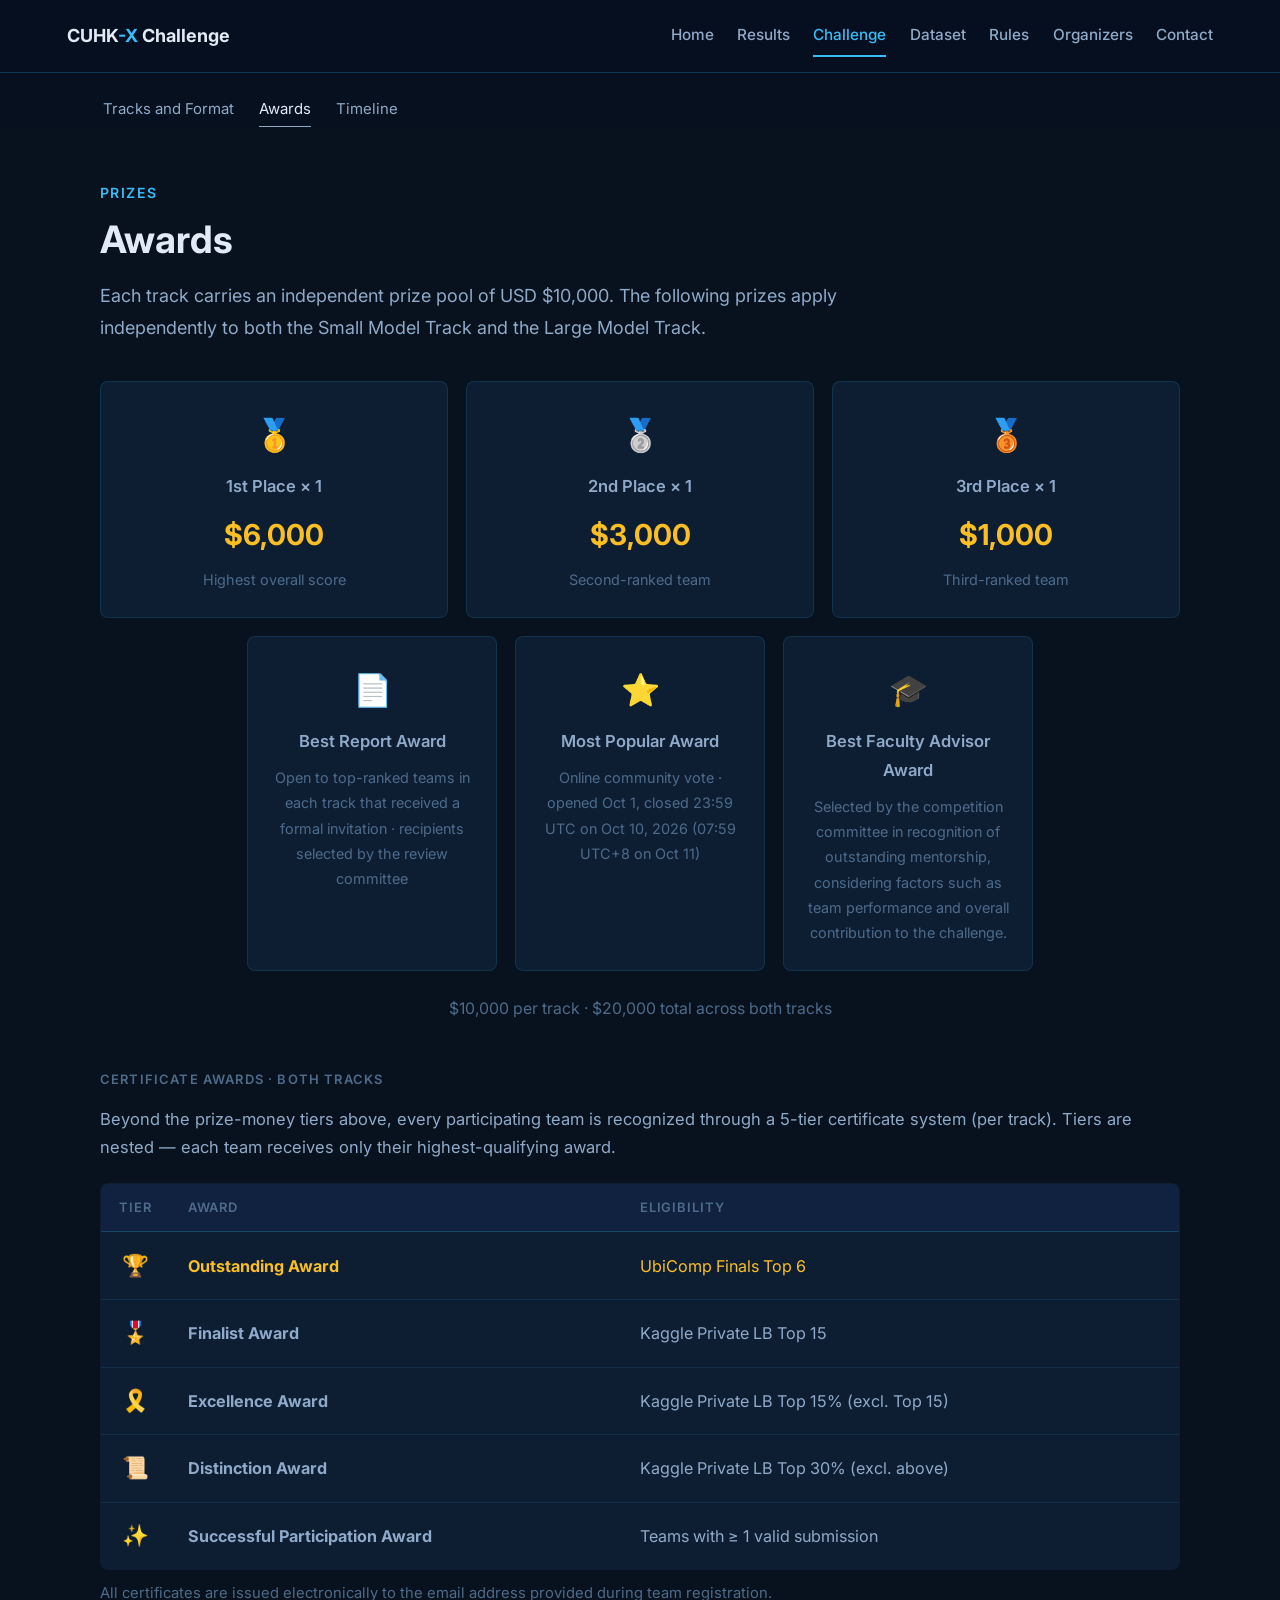
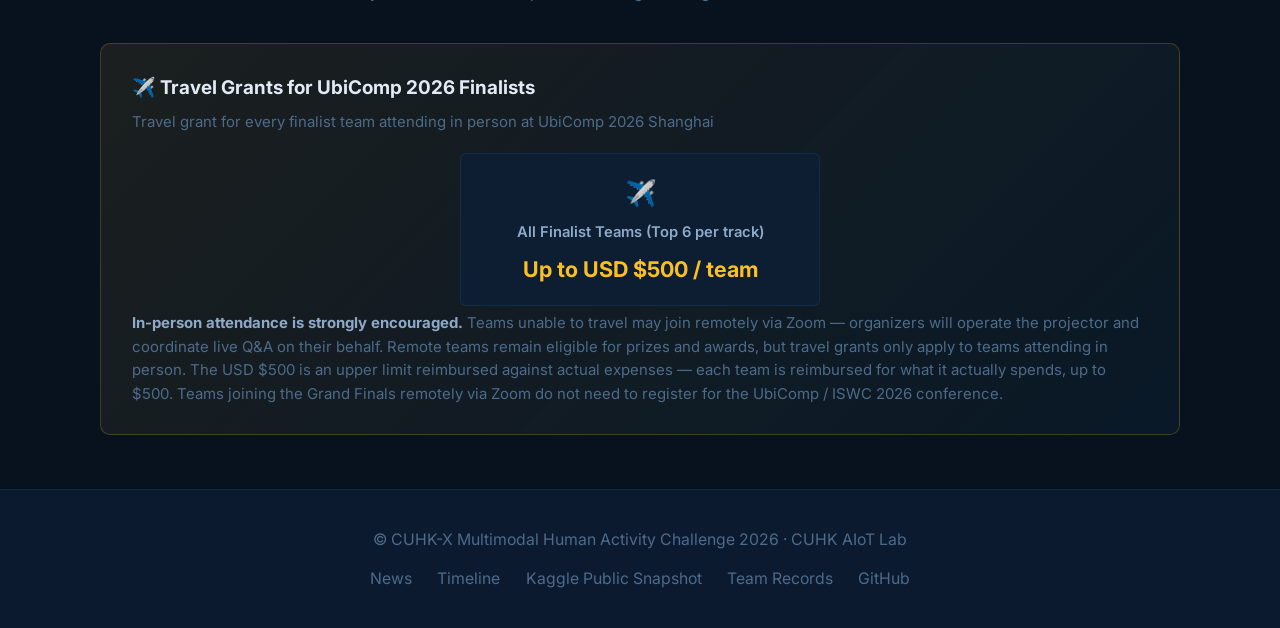
==== awards.html @ 41eeaddc "Add winner affiliations and split challenge site into pages" ====
<!DOCTYPE html>
<html lang="en">
<head>
<meta charset="UTF-8"/>
<meta name="viewport" content="width=device-width, initial-scale=1.0"/>
<title>Awards · CUHK-X Challenge</title>
<meta name="description" content="Awards for the CUHK-X Multimodal Human Activity Challenge at UbiComp 2026 in Shanghai."/>
<link rel="canonical" href="https://openaiotlab.github.io/CUHK-X-Challenge/awards.html"/>
<meta property="og:type" content="website"/>
<meta property="og:title" content="Awards · CUHK-X Challenge"/>
<meta property="og:description" content="Awards for the CUHK-X Multimodal Human Activity Challenge at UbiComp 2026 in Shanghai."/>
<meta property="og:url" content="https://openaiotlab.github.io/CUHK-X-Challenge/awards.html"/>
<meta property="og:image" content="https://openaiotlab.github.io/CUHK-X-Challenge/assets/banner.png"/>
<meta property="og:image:alt" content="CUHK-X Multimodal Human Activity Challenge"/>
<meta name="twitter:card" content="summary_large_image"/>
<link rel="preconnect" href="https://fonts.googleapis.com"/>
<link rel="preconnect" href="https://fonts.gstatic.com" crossorigin/>
<link href="https://fonts.googleapis.com/css2?family=Inter:wght@300;400;500;600;700&display=swap" rel="stylesheet"/>
<link rel="stylesheet" href="assets/site.css"/>
<script src="assets/site.js" defer></script>
</head>
<body>
<a class="skip-link" href="#main-content">Skip to content</a>
<header class="site-header">
  <nav class="site-nav" aria-label="Main navigation">
    <a href="index.html" class="nav-logo">CUHK<span>-X</span> Challenge</a>
    <button type="button" class="nav-toggle" aria-controls="site-menu" aria-expanded="false" hidden>Menu</button>
    <ul class="nav-links" id="site-menu">
        <li><a href="index.html">Home</a></li>
        <li><a href="results.html">Results</a></li>
        <li><a href="competition.html" class="active">Challenge</a></li>
        <li><a href="dataset.html">Dataset</a></li>
        <li><a href="rules.html">Rules</a></li>
        <li><a href="organizers.html">Organizers</a></li>
        <li><a href="contact.html">Contact</a></li>
    </ul>
  </nav>
</header>
<nav class="page-nav" aria-label="Challenge pages">
  <a href="competition.html">Tracks and Format</a>
  <a href="awards.html" aria-current="page">Awards</a>
  <a href="timeline.html">Timeline</a>
</nav>
<main id="main-content" tabindex="-1">
<section id="awards">
  <div class="inner">
    <span class="section-tag">Prizes</span>
    <h1 class="section-title">Awards</h1>
    <p class="section-desc">Each track carries an independent prize pool of USD $10,000. The following prizes apply independently to both the Small Model Track and the Large Model Track.</p>
    <div class="awards-top">
      <div class="award-card">
        <span class="award-medal">🥇</span>
        <div class="award-place">1st Place × 1</div>
        <div class="award-amount">$6,000</div>
        <div class="award-note">Highest overall score</div>
      </div>
      <div class="award-card">
        <span class="award-medal">🥈</span>
        <div class="award-place">2nd Place × 1</div>
        <div class="award-amount">$3,000</div>
        <div class="award-note">Second-ranked team</div>
      </div>
      <div class="award-card">
        <span class="award-medal">🥉</span>
        <div class="award-place">3rd Place × 1</div>
        <div class="award-amount">$1,000</div>
        <div class="award-note">Third-ranked team</div>
      </div>
    </div>
    <div class="awards-bottom">
      <div class="award-card">
        <span class="award-medal">📄</span>
        <div class="award-place">Best Report Award</div>
        <div class="award-note">Open to top-ranked teams in each track that received a formal invitation · recipients selected by the review committee</div>
      </div>
      <div class="award-card">
        <span class="award-medal">⭐</span>
        <div class="award-place">Most Popular Award</div>
        <div class="award-note">Online community vote · opened Oct 1, closed 23:59 UTC on Oct 10, 2026 (07:59 UTC+8 on Oct 11)</div>
      </div>
      <div class="award-card">
        <span class="award-medal">🎓</span>
        <div class="award-place">Best Faculty Advisor Award</div>
        <div class="award-note">Selected by the competition committee in recognition of outstanding mentorship, considering factors such as team performance and overall contribution to the challenge.</div>
      </div>
    </div>
    <p class="per-track">$10,000 per track · $20,000 total across both tracks</p>

    <!-- 5-tier award certificates -->
    <p style="font-size:0.72rem;font-weight:600;text-transform:uppercase;letter-spacing:0.09em;color:var(--text-muted);margin-top:2.5rem;margin-bottom:0.8rem;">Certificate Awards · Both Tracks</p>
    <p style="font-size:0.92rem;color:var(--text-secondary);margin-bottom:1.2rem;line-height:1.7;">Beyond the prize-money tiers above, every participating team is recognized through a 5-tier certificate system (per track). Tiers are nested — each team receives only their highest-qualifying award.</p>

    <table class="tier-table">
      <thead>
        <tr>
          <th>Tier</th>
          <th>Award</th>
          <th>Eligibility</th>
        </tr>
      </thead>
      <tbody>
        <tr class="tier-1">
          <td>🏆</td>
          <td><strong>Outstanding Award</strong></td>
          <td>UbiComp Finals Top 6</td>
        </tr>
        <tr class="tier-2">
          <td>🎖️</td>
          <td><strong>Finalist Award</strong></td>
          <td>Kaggle Private LB Top 15</td>
        </tr>
        <tr class="tier-3">
          <td>🎗️</td>
          <td><strong>Excellence Award</strong></td>
          <td>Kaggle Private LB Top 15% (excl. Top 15)</td>
        </tr>
        <tr class="tier-4">
          <td>📜</td>
          <td><strong>Distinction Award</strong></td>
          <td>Kaggle Private LB Top 30% (excl. above)</td>
        </tr>
        <tr class="tier-5">
          <td>✨</td>
          <td><strong>Successful Participation Award</strong></td>
          <td>Teams with ≥ 1 valid submission</td>
        </tr>
      </tbody>
    </table>
    <p style="font-size:0.82rem;color:var(--text-muted);margin-top:0.6rem;">All certificates are issued electronically to the email address provided during team registration.</p>

    <div class="travel-grants">
      <h3>✈️ Travel Grants for UbiComp 2026 Finalists</h3>
      <p class="travel-sub">Travel grant for every finalist team attending in person at UbiComp 2026 Shanghai</p>
      <div class="travel-list" style="grid-template-columns: 1fr; max-width: 360px; margin: 0 auto;">
        <div class="travel-item">
          <span class="travel-medal">✈️</span>
          <div class="travel-place">All Finalist Teams (Top 6 per track)</div>
          <div class="travel-amount">Up to USD $500 / team</div>
        </div>
      </div>
      <p class="travel-note"><strong style="color:var(--text-secondary)">In-person attendance is strongly encouraged.</strong> Teams unable to travel may join remotely via Zoom — organizers will operate the projector and coordinate live Q&amp;A on their behalf. Remote teams remain eligible for prizes and awards, but travel grants only apply to teams attending in person. The USD $500 is an upper limit reimbursed against actual expenses — each team is reimbursed for what it actually spends, up to $500. Teams joining the Grand Finals remotely via Zoom do not need to register for the UbiComp / ISWC 2026 conference.</p>
    </div>
  </div>
</section>
</main>
<footer>
  <p>© CUHK-X Multimodal Human Activity Challenge 2026 · CUHK AIoT Lab</p>
  <p class="footer-links">
    <a href="news.html">News</a>
    <a href="timeline.html">Timeline</a>
    <a href="leaderboard.html">Kaggle Public Snapshot</a>
    <a href="registration.html">Team Records</a>
    <a href="https://github.com/openaiotlab/CUHK-X-Challenge">GitHub</a>
  </p>
</footer>
</body>
</html>
---- assets/site.css ----
:root {
    --navy: #06101f;
    --navy2: #0c1a30;
    --navy3: #112240;
    --navy4: #1a3050;
    --navy5: #223d63;
    --cyan: #38bdf8;
    --accent-primary: var(--cyan);  /* alias for Rule links (LICENSE / IP clauses) — matches site accent */
    --cyan-dim: rgba(56,189,248,0.13);
    --teal: #2dd4bf;
    --teal-dim: rgba(45,212,191,0.11);
    --amber: #fbbf24;
    --red: #f87171;
    --text-primary: #e2eaf5;
    --text-secondary: #8faac8;
    --text-muted: #4d6b8a;
    --border: rgba(56,189,248,0.1);
    --border2: rgba(56,189,248,0.22);
    --section-alt: #08121f;
    --card-bg: #0d1e33;
    --card-border: rgba(56,189,248,0.13);
  }
  *, *::before, *::after { box-sizing: border-box; margin: 0; padding: 0; }
  html { scroll-behavior: smooth; font-size: 18px; }
  body {
    background: var(--navy);
    color: var(--text-primary);
    font-family: 'Inter', -apple-system, BlinkMacSystemFont, 'Segoe UI', sans-serif;
    font-size: 1rem;
    line-height: 1.75;
    -webkit-font-smoothing: antialiased;
    min-height: 100vh;
    display: flex;
    flex-direction: column;
  }
  a { color: var(--cyan); text-decoration: none; }
  a:hover { opacity: 0.8; }
  [hidden] { display: none !important; }
  main { flex: 1; }
  a:focus-visible, button:focus-visible {
    outline: 2px solid var(--cyan);
    outline-offset: 4px;
  }
  .skip-link {
    position: fixed;
    top: 0.5rem;
    left: 0.5rem;
    z-index: 200;
    padding: 0.5rem 1rem;
    background: var(--navy3);
    transform: translateY(-150%);
  }
  .skip-link:focus { transform: translateY(0); }
  .site-header {
    position: sticky;
    top: 0;
    z-index: 100;
    background: rgba(6, 16, 31, 0.97);
    border-bottom: 1px solid var(--border2);
    backdrop-filter: blur(12px);
  }
  .site-nav {
    max-width: 1200px;
    min-height: 72px;
    margin: 0 auto;
    padding: 0.75rem 1.5rem;
    display: flex;
    align-items: center;
    justify-content: space-between;
    gap: 1.5rem;
  }
  .nav-logo {
    color: var(--text-primary);
    font-size: 1rem;
    font-weight: 700;
    white-space: nowrap;
  }
  .nav-logo span { color: var(--cyan); }
  .nav-links {
    display: flex;
    align-items: center;
    gap: 1.3rem;
    list-style: none;
  }
  .nav-links a {
    display: block;
    color: var(--text-secondary);
    font-size: 0.85rem;
    font-weight: 500;
    padding: 0.35rem 0;
    border-bottom: 2px solid transparent;
  }
  .nav-links a.active {
    color: var(--cyan);
    border-bottom-color: var(--cyan);
  }
  .nav-toggle {
    display: none;
    background: transparent;
    border: 1px solid var(--border2);
    border-radius: 4px;
    color: var(--text-primary);
    padding: 0.4rem 0.8rem;
    font: inherit;
    font-size: 0.85rem;
    cursor: pointer;
  }
  .page-nav {
    width: 100%;
    max-width: 1128px;
    margin: 0 auto;
    padding: 1rem 1.5rem 0;
    display: flex;
    flex-wrap: wrap;
    gap: 0.5rem 1.4rem;
  }
  .page-nav a {
    font-size: 0.83rem;
    color: var(--text-secondary);
    padding: 0.25rem 0;
    border-bottom: 1px solid transparent;
  }
  .page-nav a[aria-current="page"] {
    color: var(--text-primary);
    border-bottom-color: var(--text-secondary);
  }
  .footer-links {
    display: flex;
    flex-wrap: wrap;
    justify-content: center;
    gap: 0.5rem 1.4rem;
    margin-top: 0.6rem;
  }
  @media (max-width: 1000px) {
    .site-nav { flex-wrap: wrap; gap: 0.5rem; }
    .nav-toggle { display: block; }
    .nav-links {
      width: 100%;
      flex-wrap: wrap;
      gap: 0.25rem 1.5rem;
    }
    .site-nav.menu-ready .nav-links { display: none; }
    .site-nav.menu-open .nav-links { display: flex; }
    .nav-links a { padding: 0.6rem 0; }
  }
  @media (prefers-reduced-motion: reduce) {
    html { scroll-behavior: auto; }
    *, *::before, *::after { transition: none !important; }
  }

  section { padding: 3rem 1.5rem; scroll-margin-top: 5rem; }
  .inner { max-width: 1080px; margin: 0 auto; }
  .section-tag { font-size: 0.78rem; font-weight: 600; letter-spacing: 0.1em; text-transform: uppercase; color: var(--cyan); margin-bottom: 0.6rem; display: block; }
  .section-title { font-size: 2.1rem; font-weight: 700; line-height: 1.2; margin-bottom: 1rem; }
  .section-desc { color: var(--text-secondary); max-width: 800px; font-size: 1rem; line-height: 1.8; }
  #overview .section-desc, #dataset .section-desc { max-width: none; }

  /* Grand Finals photo gallery */
  #results { background: var(--section-alt); }
  .results-track { margin-top: 2rem; }
  .results-track h2 { margin-bottom: 0.85rem; font-size: 1.25rem; }
  .results-podium { display: grid; grid-template-columns: repeat(3, minmax(0, 1fr)); gap: 1rem; }
  .results-podium figure { border: 1px solid var(--border2); border-radius: 8px; background: var(--card-bg); }
  .results-podium a { display: block; }
  .results-podium img { display: block; width: 100%; height: auto; border-radius: 7px 7px 0 0; }
  .results-podium figcaption { padding: 0.8rem 1rem 1rem; line-height: 1.45; }
  .results-podium strong { display: block; font-size: 1.1rem; }
  .winner-members {
    list-style: none;
    margin-top: 0.9rem;
    padding-top: 0.8rem;
    border-top: 1px solid var(--border2);
  }
  .winner-members li + li { margin-top: 0.85rem; }
  .member-name, .member-affiliation { display: block; }
  .member-name { font-size: 0.87rem; color: var(--text-primary); }
  .member-affiliation {
    margin-top: 0.2rem;
    font-size: 0.79rem;
    line-height: 1.5;
    color: var(--text-secondary);
  }
  .result-place { font-size: 0.8rem; font-weight: 600; }
  .result-place.gold { color: var(--amber); }
  .result-place.silver { color: #c7d3e1; }
  .result-place.bronze { color: #edb289; }
  @media (max-width: 650px) {
    .results-podium { grid-template-columns: 1fr; }
  }

  /* HERO */
  #hero { padding-top: 3.5rem; padding-bottom: 3rem; text-align: center; }
  .hero-badge { display: inline-block; font-size: 0.82rem; font-weight: 600; letter-spacing: 0.1em; text-transform: uppercase; background: var(--cyan-dim); border: 1px solid var(--border2); padding: 0.4rem 1.1rem; border-radius: 20px; color: var(--cyan); margin-bottom: 1.5rem; }
  #hero h1 { font-size: clamp(2.2rem, 4.5vw, 3.4rem); font-weight: 700; line-height: 1.15; color: var(--text-primary); margin-bottom: 1rem; letter-spacing: -0.02em; }
  #hero h1 span { color: var(--cyan); }
  #hero .lead { font-size: 1.1rem; color: var(--text-secondary); max-width: 660px; margin: 0 auto 2.5rem; line-height: 1.8; }
  .hero-btns { display: flex; gap: 0.75rem; justify-content: center; flex-wrap: wrap; }
  .btn-p { background: var(--cyan); color: #06101f; font-weight: 600; font-size: 0.95rem; padding: 0.75rem 1.8rem; border-radius: 5px; transition: opacity 0.15s; }
  .btn-p:hover { opacity: 0.85; }
  .btn-o { border: 1px solid var(--border2); color: var(--text-secondary); font-size: 0.95rem; padding: 0.75rem 1.8rem; border-radius: 5px; transition: all 0.15s; font-weight: 500; }
  .btn-o:hover { border-color: var(--cyan); color: var(--cyan); }
  /* Hero dropdowns (Kaggle tracks / dataset mirrors) */
  .hero-dd { position: relative; display: inline-flex; }
  .hero-dd-toggle { cursor: pointer; font-family: inherit; display: inline-flex; align-items: center; gap: 0.45rem; }
  .btn-p.hero-dd-toggle { border: none; }
  .btn-o.hero-dd-toggle { background: transparent; }
  .hero-dd-toggle .caret { font-size: 0.65em; line-height: 1; transition: transform 0.18s; }
  .hero-dd.open .hero-dd-toggle .caret { transform: rotate(180deg); }
  .hero-dd-menu { position: absolute; top: calc(100% + 0.55rem); left: 50%; transform: translateX(-50%) translateY(-6px); min-width: 250px; max-width: calc(100vw - 2rem); background: var(--card-bg); border: 1px solid var(--border2); border-radius: 10px; padding: 0.4rem; box-shadow: 0 18px 44px rgba(0,0,0,0.5); display: flex; flex-direction: column; gap: 0.15rem; z-index: 60; max-height: min(72vh, 440px); overflow-y: auto; opacity: 0; visibility: hidden; pointer-events: none; transition: opacity 0.15s, transform 0.15s; text-align: left; }
  .hero-dd.open .hero-dd-menu { opacity: 1; visibility: visible; pointer-events: auto; transform: translateX(-50%) translateY(0); }
  .hero-dd-menu a { display: flex; flex-direction: column; gap: 0.12rem; padding: 0.6rem 0.85rem; border-radius: 6px; color: var(--text-primary); font-weight: 600; font-size: 0.92rem; transition: background 0.12s, color 0.12s; }
  .hero-dd-menu a:hover { background: var(--cyan-dim); color: var(--cyan); }
  .hero-dd-menu .dd-sub { font-size: 0.72rem; font-weight: 500; color: var(--text-muted); letter-spacing: 0.01em; }
  .hero-dd-menu a:hover .dd-sub { color: var(--cyan); }
  .hero-dd-menu .dd-section { font-size: 0.66rem; font-weight: 700; text-transform: uppercase; letter-spacing: 0.09em; color: var(--text-muted); padding: 0.55rem 0.85rem 0.3rem; }
  .hero-dd-menu .dd-section ~ .dd-section { border-top: 1px solid var(--border); margin-top: 0.25rem; }
  .hero-stats { display: grid; grid-template-columns: repeat(4,1fr); gap: 0; margin-top: 4rem; border: 1px solid var(--border); border-radius: 8px; overflow: hidden; }
  .hero-stat { background: var(--card-bg); padding: 1.4rem 0.5rem; text-align: center; border-right: 1px solid var(--border); }
  .hero-stat:last-child { border-right: none; }
  .hero-stat .val { font-size: 1.75rem; font-weight: 700; color: var(--cyan); line-height: 1; }
  .hero-stat .lbl { font-size: 0.78rem; color: var(--text-muted); margin-top: 0.4rem; line-height: 1.4; }

  /* NEWS */
  #news { background: var(--section-alt); }
  .news-list { margin-top: 2rem; }
  .news-item { display: flex; gap: 2rem; padding: 1rem 0; border-bottom: 1px solid var(--border); align-items: flex-start; }
  .news-item:last-child { border-bottom: none; }
  .news-date { font-size: 0.8rem; color: var(--text-muted); min-width: 85px; padding-top: 0.15rem; font-weight: 500; }
  .news-tag { font-size: 0.72rem; font-weight: 600; text-transform: uppercase; letter-spacing: 0.07em; background: var(--cyan-dim); color: var(--cyan); padding: 0.15rem 0.6rem; border-radius: 3px; margin-right: 0.6rem; }
  .news-tag.green { background: var(--teal-dim); color: var(--teal); }
  .news-text { font-size: 0.95rem; color: var(--text-secondary); line-height: 1.65; }

  /* OVERVIEW & DATASET */
  #overview { background: var(--navy); }
  #dataset { background: var(--navy); }
  .ov-cols { display: grid; grid-template-columns: 1fr 1fr; gap: 2rem; margin-top: 2rem; }
  .no-rgb-callout { background: linear-gradient(135deg, rgba(248,113,113,0.09), rgba(56,189,248,0.05)); border: 1px solid rgba(248,113,113,0.28); border-radius: 8px; padding: 1.3rem 1.6rem; margin-top: 1.8rem; margin-bottom: 0.5rem; }
  .callout-head { display: flex; align-items: center; gap: 0.65rem; margin-bottom: 0.6rem; }
  .callout-icon { font-size: 1.4rem; color: var(--red); font-weight: 700; line-height: 1; }
  .callout-title { font-size: 1rem; font-weight: 700; color: var(--text-primary); letter-spacing: 0.01em; }
  .no-rgb-callout p { font-size: 0.95rem; color: var(--text-secondary); line-height: 1.75; }
  .tag-excluded { background: rgba(248,113,113,0.08); border: 1px solid rgba(248,113,113,0.25); color: var(--red); text-decoration: line-through; opacity: 0.85; }
  .info-block { border-left: 2px solid var(--border2); padding-left: 1rem; margin-bottom: 1.2rem; }
  .info-block dt { font-size: 0.75rem; font-weight: 600; text-transform: uppercase; letter-spacing: 0.08em; color: var(--text-muted); margin-bottom: 0.25rem; }
  .info-block dd { font-size: 0.98rem; color: var(--text-primary); line-height: 1.6; }
  .split-card { margin-top: 1.5rem; background: var(--card-bg); border: 1px solid var(--card-border); border-radius: 8px; padding: 1.2rem 1.5rem; }
  .split-card h4 { font-size: 0.85rem; font-weight: 600; color: var(--text-secondary); margin-bottom: 1rem; }
  .split-row { display: flex; gap: 1rem; }
  .split-item { flex: 1; text-align: center; padding: 1rem 0.5rem; background: var(--navy3); border-radius: 6px; }
  .split-item .sv { font-size: 1.7rem; font-weight: 700; color: var(--cyan); }
  .split-item .sl { font-size: 0.8rem; color: var(--text-muted); margin-top: 0.25rem; }
  .split-item .su { font-size: 0.75rem; color: var(--text-secondary); margin-top: 0.4rem; font-family: 'SF Mono', Menlo, monospace; }
  .dataset-actions { display: flex; gap: 1rem; margin-top: 1.5rem; }
  .dl-btn { background: var(--card-bg); border: 1px solid var(--border2); border-radius: 8px; padding: 1.1rem 1.4rem; display: flex; align-items: center; gap: 1rem; color: var(--text-primary); transition: all 0.15s; }
  .dl-btn:hover { border-color: var(--cyan); background: var(--navy3); opacity: 1; }
  .dl-icon { font-size: 1.6rem; flex-shrink: 0; line-height: 1; }
  .dl-text { display: flex; flex-direction: column; gap: 0.2rem; }
  .dl-text strong { font-size: 0.95rem; font-weight: 600; color: var(--text-primary); }
  .dl-text span { font-size: 0.8rem; color: var(--text-muted); font-family: 'SF Mono', Menlo, monospace; }
  .tag-row { display: flex; flex-wrap: wrap; gap: 0.5rem; margin-top: 1rem; }
  .tag { background: var(--navy3); border: 1px solid var(--border); padding: 0.32rem 0.8rem; border-radius: 4px; font-size: 0.85rem; color: var(--text-secondary); font-weight: 500; }
  .tag.b { background: var(--cyan-dim); border-color: var(--border2); color: var(--cyan); }
  .tag.t { background: var(--teal-dim); border-color: rgba(45,212,191,0.25); color: var(--teal); }
  .tag-label { font-size: 0.75rem; font-weight: 600; text-transform: uppercase; letter-spacing: 0.09em; color: var(--text-muted); margin-top: 1.3rem; margin-bottom: 0.5rem; }

  /* TRACKS */
  #format { background: var(--section-alt); }
  .tracks { display: grid; grid-template-columns: 1fr 1fr; gap: 1.5rem; margin-top: 2.5rem; }
  .track-card { background: var(--card-bg); border: 1px solid var(--card-border); border-radius: 8px; overflow: hidden; }
  .track-head { padding: 1.1rem 1.4rem; border-bottom: 1px solid var(--border); }
  .track-head-top { display: flex; align-items: center; gap: 0.6rem; margin-bottom: 0.2rem; }
  .track-head h3 { font-size: 1.1rem; font-weight: 600; color: var(--text-primary); }
  .track-badge { font-size: 0.68rem; font-weight: 700; letter-spacing: 0.07em; text-transform: uppercase; padding: 0.22rem 0.65rem; border-radius: 3px; }
  .track-badge.sm { background: var(--teal-dim); color: var(--teal); border: 1px solid rgba(45,212,191,0.25); }
  .track-badge.lm { background: var(--cyan-dim); color: var(--cyan); border: 1px solid var(--border2); }
  .track-head p { font-size: 0.82rem; color: var(--text-muted); }
  .track-body { padding: 1.4rem; }
  .tdesc { font-size: 0.93rem; color: var(--text-secondary); margin-bottom: 1.2rem; line-height: 1.75; }
  .track-motiv { background: var(--navy3); border-left: 2px solid var(--cyan); padding: 0.8rem 1rem; margin-bottom: 1.2rem; border-radius: 0 5px 5px 0; }
  .track-motiv .lbl { font-size: 0.66rem; font-weight: 700; text-transform: uppercase; letter-spacing: 0.09em; color: var(--cyan); margin-bottom: 0.3rem; }
  .track-motiv p { font-size: 0.85rem; color: var(--text-secondary); line-height: 1.65; }
  .spec-list { margin-bottom: 1.2rem; }
  .spec-item { display: flex; gap: 0.75rem; padding: 0.5rem 0; border-bottom: 1px solid var(--border); font-size: 0.9rem; }
  .spec-item:last-child { border-bottom: none; }
  .spec-k { color: var(--text-muted); font-weight: 500; min-width: 130px; font-size: 0.83rem; }
  .spec-v { color: var(--text-primary); }
  .score-h { font-size: 0.75rem; font-weight: 600; text-transform: uppercase; letter-spacing: 0.08em; color: var(--text-muted); margin-bottom: 0.7rem; }
  .sc-row { display: flex; align-items: center; gap: 0.6rem; margin-bottom: 0.5rem; }
  .sc-label { font-size: 0.86rem; color: var(--text-secondary); flex: 1; }
  .sc-bg { flex: 1.2; height: 4px; background: var(--navy5); border-radius: 2px; }
  .sc-bar { height: 100%; border-radius: 2px; }
  .sc-bar.c { background: var(--cyan); }
  .sc-bar.t { background: var(--teal); }
  .sc-pct { font-size: 0.8rem; color: var(--text-muted); min-width: 32px; text-align: right; }
  .vqa-table { width: 100%; border-collapse: collapse; font-size: 0.88rem; margin-top: 0.9rem; }
  .vqa-table th { padding: 0.45rem 0.7rem; background: var(--navy3); color: var(--text-muted); font-weight: 600; font-size: 0.72rem; text-transform: uppercase; letter-spacing: 0.07em; text-align: left; }
  .vqa-table td { padding: 0.5rem 0.7rem; border-bottom: 1px solid var(--border); color: var(--text-secondary); }
  .vqa-table td:first-child { color: var(--cyan); font-weight: 600; font-size: 0.85rem; }

  /* STAGES */
  .stages-intro { margin-top: 1.5rem; padding: 1rem 1.3rem; background: linear-gradient(135deg, rgba(56,189,248,0.10), rgba(45,212,191,0.04)); border-left: 3px solid var(--cyan); border-radius: 0 6px 6px 0; font-size: 0.95rem; color: var(--text-secondary); line-height: 1.7; }
  .stages-intro strong { color: var(--text-primary); }
  .report-award-note { text-align: justify; text-justify: inter-word; }
  .stages { display: grid; grid-template-columns: repeat(3, 1fr); gap: 1.2rem; margin-top: 1.2rem; }
  .stage.stage-selection { border-color: rgba(251,191,36,0.25); background: linear-gradient(135deg, var(--card-bg), rgba(251,191,36,0.04)); }
  .stage { background: var(--card-bg); border: 1px solid var(--border); border-radius: 8px; padding: 1.4rem 1.5rem; position: relative; }
  .stage.stage-finals { border-color: var(--border2); background: linear-gradient(135deg, var(--card-bg), rgba(56,189,248,0.04)); }
  .stage-n { font-size: 1.9rem; font-weight: 700; color: rgba(56,189,248,0.12); line-height: 1; margin-bottom: 0.5rem; }
  .stage h4 { font-size: 1.02rem; font-weight: 600; color: var(--cyan); margin-bottom: 0.35rem; }
  .stage-period { font-size: 0.82rem; color: var(--text-muted); margin-bottom: 0.7rem; font-family: 'SF Mono', Menlo, monospace; }
  .stage p { font-size: 0.87rem; color: var(--text-secondary); line-height: 1.7; }
  .stage ul { list-style: none; margin-top: 0.4rem; }
  .stage ul li { font-size: 0.88rem; color: var(--text-secondary); padding: 0.32rem 0 0.32rem 1.1rem; position: relative; line-height: 1.55; }
  .stage ul li::before { content: '›'; position: absolute; left: 0.2rem; top: 0.32rem; color: var(--cyan); font-weight: 700; }
  .stage ul li strong { color: var(--text-primary); }
  .ubicomp-badge { display: inline-block; background: var(--cyan-dim); color: var(--cyan); border: 1px solid var(--border2); padding: 0.15rem 0.55rem; border-radius: 3px; font-size: 0.65rem; font-weight: 700; letter-spacing: 0.08em; text-transform: uppercase; margin-left: 0.45rem; vertical-align: middle; }
  .agree-label {
  display: flex;
  align-items: flex-start;
  gap: 12px;
  line-height: 1.6;
  color: var(--text-secondary);
}

.agree-label input[type="checkbox"] {
  margin-top: 6px;
  flex-shrink: 0;
}

.agree-text {
  display: inline-block;
  max-width: 100%;
}

.rules-link {
  color: var(--accent-primary);
  font-weight: 600;
  text-decoration: underline;
  text-underline-offset: 3px;
}

.rules-link:hover {
  color: var(--text-primary);
}
  /* TRAVEL GRANTS */
  /* VERIFICATION */
  #verification { background: var(--section-alt); }
  .verif-cards { display: grid; grid-template-columns: 1fr 1fr; gap: 1.5rem; margin-top: 2rem; }
  .verif-card { background: var(--card-bg); border: 1px solid var(--card-border); border-radius: 8px; padding: 1.5rem; }
  .verif-badge { display: inline-block; font-size: 0.7rem; font-weight: 700; letter-spacing: 0.08em; text-transform: uppercase; padding: 0.25rem 0.7rem; border-radius: 3px; margin-bottom: 0.8rem; }
  .verif-badge.a { background: var(--teal-dim); color: var(--teal); border: 1px solid rgba(45,212,191,0.25); }
  .verif-badge.b { background: var(--cyan-dim); color: var(--cyan); border: 1px solid var(--border2); }
  .verif-card h3 { font-size: 1.05rem; color: var(--text-primary); margin-bottom: 0.5rem; }
  .verif-card p { font-size: 0.88rem; color: var(--text-secondary); line-height: 1.65; margin-bottom: 0.8rem; }
  .verif-card ul { list-style: none; }
  .verif-card li { font-size: 0.85rem; color: var(--text-secondary); padding: 0.32rem 0 0.32rem 1rem; position: relative; line-height: 1.55; }
  .verif-card li::before { content: '›'; position: absolute; left: 0.2rem; color: var(--cyan); font-weight: 700; }
  .verif-card code { background: var(--navy3); padding: 0.1rem 0.4rem; border-radius: 3px; font-size: 0.78rem; color: var(--cyan); font-family: 'SF Mono', Menlo, monospace; }
  .verif-section-h3 { font-size: 1.05rem; color: var(--text-primary); margin-top: 2.5rem; margin-bottom: 1rem; font-weight: 700; }
  .rules-block { margin-top: 1.1rem; padding: 1rem 1.3rem; background: var(--card-bg); border: 1px solid var(--border); border-radius: 7px; border-left: 3px solid var(--red); }
  .rules-block:has(.rules-h4.ok) { border-left-color: var(--teal); }
  .rules-h4 { font-size: 0.9rem; font-weight: 700; color: var(--text-primary); margin-bottom: 0.5rem; letter-spacing: 0.01em; }
  .rules-list { list-style: none; }
  .rules-list li { font-size: 0.88rem; color: var(--text-secondary); padding: 0.25rem 0 0.25rem 1.2rem; position: relative; line-height: 1.55; }
  .rules-list li::before { content: '✗'; position: absolute; left: 0.2rem; color: var(--red); font-weight: 700; }
  .rules-list.ok li::before { content: '✓'; color: var(--teal); }

  .tier-table { width: 100%; border-collapse: collapse; margin-top: 1rem; background: var(--card-bg); border: 1px solid var(--card-border); border-radius: 8px; overflow: hidden; }
  .tier-table th { padding: 0.7rem 1rem; background: var(--navy3); font-size: 0.72rem; font-weight: 600; text-transform: uppercase; letter-spacing: 0.07em; color: var(--text-muted); text-align: left; border-bottom: 1px solid var(--border2); }
  .tier-table td { padding: 0.8rem 1rem; font-size: 0.9rem; color: var(--text-secondary); border-bottom: 1px solid var(--border); }
  .tier-table tr:last-child td { border-bottom: none; }
  .tier-table td:first-child { font-size: 1.2rem; width: 50px; text-align: center; }
  .tier-table tr.tier-1 td { color: var(--amber); }
  .tier-table tr.tier-1 td strong { color: var(--amber); }

  .travel-grants { margin-top: 2rem; background: linear-gradient(135deg, rgba(251,191,36,0.08), rgba(56,189,248,0.04)); border: 1px solid rgba(251,191,36,0.22); border-radius: 10px; padding: 1.5rem 1.7rem; }
  .travel-grants h3 { font-size: 1.05rem; font-weight: 700; color: var(--text-primary); margin-bottom: 0.3rem; }
  .travel-sub { font-size: 0.83rem; color: var(--text-muted); margin-bottom: 1rem; }
  .travel-list { display: grid; grid-template-columns: repeat(3,1fr); gap: 1rem; margin-bottom: 1rem; }
  .travel-item { background: var(--card-bg); border: 1px solid var(--border); border-radius: 6px; padding: 0.9rem; text-align: center; }
  .travel-medal { font-size: 1.4rem; display: block; margin-bottom: 0.3rem; }
  .travel-place { font-size: 0.82rem; color: var(--text-secondary); margin-bottom: 0.3rem; font-weight: 600; }
  .travel-amount { font-size: 1.2rem; font-weight: 700; color: var(--amber); }
  .travel-note { font-size: 0.83rem; color: var(--text-muted); line-height: 1.6; margin-top: 0.3rem; }

  /* LEADERBOARD */
  #leaderboard { background: var(--section-alt); }
  .lb-tabs { display: flex; gap: 0.6rem; margin-top: 2rem; margin-bottom: 1.2rem; flex-wrap: wrap; }
  .lb-tab { padding: 0.5rem 1.2rem; border-radius: 5px; font-size: 0.88rem; font-weight: 600; border: 1px solid var(--border); color: var(--text-muted); cursor: pointer; transition: all 0.15s; background: transparent; }
  .lb-tab:hover { color: var(--text-secondary); }
  .lb-tab.active { background: var(--cyan-dim); border-color: var(--border2); color: var(--cyan); }
  .lb-meta { display: flex; justify-content: space-between; align-items: center; margin-bottom: 0.7rem; flex-wrap: wrap; gap: 0.5rem; }
  .lb-updated { font-size: 0.78rem; color: var(--text-muted); font-family: 'SF Mono', Menlo, monospace; }
  .lb-source-link { font-size: 0.82rem; color: var(--cyan); }
  .lb-table-wrap { background: var(--card-bg); border: 1px solid var(--card-border); border-radius: 8px; overflow: hidden; }
  .lb-table { width: 100%; border-collapse: collapse; font-size: 0.92rem; }
  .lb-table th { padding: 0.7rem 1rem; background: var(--navy3); border-bottom: 1px solid var(--border2); font-size: 0.72rem; font-weight: 600; text-transform: uppercase; letter-spacing: 0.07em; color: var(--text-muted); text-align: left; }
  .lb-table td { padding: 0.75rem 1rem; border-bottom: 1px solid var(--border); }
  .lb-table tr:last-child td { border-bottom: none; }
  .lb-table tr.r1 td { color: var(--amber); }
  .lb-table tr.r2 td, .lb-table tr.r3 td { color: var(--text-primary); }
  .lb-table .lb-team { font-weight: 600; }
  .lb-table .lb-score { font-family: 'SF Mono', Menlo, monospace; font-weight: 600; color: var(--cyan); }
  .lb-table .lb-date { color: var(--text-muted); font-size: 0.83rem; }
  .lb-teamcount { margin-top: 0.85rem; font-size: 0.85rem; color: var(--text-secondary); }
  .lb-teamcount strong { color: var(--cyan); font-weight: 700; }
  .lb-empty { padding: 2.5rem 1rem; text-align: center; color: var(--text-muted); font-size: 0.9rem; line-height: 1.7; }
  .lb-empty strong { display: block; color: var(--text-secondary); font-size: 1rem; margin-bottom: 0.4rem; }
  .rc { display: inline-flex; align-items: center; justify-content: center; width: 26px; height: 26px; border-radius: 50%; font-size: 0.78rem; font-weight: 700; }
  .rc.g { background: rgba(251,191,36,0.18); color: var(--amber); }
  .rc.s { background: rgba(226,234,245,0.12); color: var(--text-primary); }
  .rc.b { background: rgba(180,120,80,0.18); color: #d4a87a; }
  .rc.n { background: var(--navy4); color: var(--text-muted); }

  /* AWARDS */
  #awards { background: var(--section-alt); }
  .awards-top { display: grid; grid-template-columns: repeat(3,1fr); gap: 1rem; margin-top: 2rem; }
  .awards-bottom { display: flex; gap: 1rem; justify-content: center; margin-top: 1rem; }
  .awards-bottom .award-card { max-width: 250px; flex: 1; }
  .award-card { background: var(--card-bg); border: 1px solid var(--card-border); border-radius: 8px; padding: 1.4rem 1rem; text-align: center; }
  .award-medal { font-size: 1.75rem; display: block; margin-bottom: 0.55rem; }
  .award-place { font-size: 0.92rem; font-weight: 600; color: var(--text-secondary); margin-bottom: 0.5rem; }
  .award-amount { font-size: 1.6rem; font-weight: 700; color: var(--amber); }
  .award-note { font-size: 0.8rem; color: var(--text-muted); margin-top: 0.35rem; }
  .per-track { text-align: center; margin-top: 1.3rem; font-size: 0.88rem; color: var(--text-muted); }

  /* TIMELINE */
  #timeline { background: var(--navy); }
  .tl { margin-top: 2.5rem; position: relative; padding-left: 150px; }
  .tl::before { content: ''; position: absolute; left: 122px; top: 8px; bottom: 0; width: 1px; background: var(--border); }
  .tl-item { margin-bottom: 2.2rem; position: relative; }
  .tl-date { position: absolute; left: -150px; width: 105px; font-size: 0.78rem; color: var(--text-muted); font-weight: 500; text-align: right; padding-top: 0.2rem; line-height: 1.5; }
  .tl-dot { position: absolute; left: -28px; width: 9px; height: 9px; border-radius: 50%; background: var(--navy); border: 2px solid var(--border2); margin-top: 0.38rem; }
  .tl-dot.done { background: var(--cyan); border-color: var(--cyan); }
  .tl-content h4 { font-size: 1rem; font-weight: 600; color: var(--text-primary); margin-bottom: 0.25rem; }
  .tl-content p { font-size: 0.88rem; color: var(--text-secondary); line-height: 1.7; max-width: 560px; }

  /* REGISTRATION */
  #registration { background: var(--section-alt); }
  .prereg-card { background: linear-gradient(135deg, rgba(56,189,248,0.10), rgba(45,212,191,0.05)); border: 1px solid var(--border2); border-radius: 10px; padding: 1.8rem 2rem; margin-top: 2rem; display: grid; grid-template-columns: 1.5fr 1fr; gap: 2rem; align-items: center; }
  .prereg-left h3 { font-size: 1.2rem; font-weight: 700; color: var(--text-primary); margin-bottom: 0.55rem; }
  .prereg-left h3 .badge-soon { display: inline-block; font-size: 0.62rem; font-weight: 700; letter-spacing: 0.08em; text-transform: uppercase; background: var(--amber); color: var(--navy); padding: 0.18rem 0.5rem; border-radius: 3px; vertical-align: middle; margin-left: 0.5rem; }
  .prereg-left p { font-size: 0.93rem; color: var(--text-secondary); line-height: 1.7; margin-bottom: 1.2rem; }
  .prereg-cta { display: inline-flex; align-items: center; gap: 0.5rem; }
  .prereg-fields-label { font-size: 0.72rem; text-transform: uppercase; letter-spacing: 0.08em; color: var(--text-muted); font-weight: 600; margin-bottom: 0.7rem; }
  .prereg-fields-list { list-style: none; display: grid; grid-template-columns: 1fr 1fr; gap: 0.4rem 1rem; }
  .prereg-fields-list li { font-size: 0.83rem; color: var(--text-secondary); padding-left: 1.1rem; position: relative; line-height: 1.5; }
  .prereg-fields-list li::before { content: '✓'; position: absolute; left: 0; top: 0; color: var(--cyan); font-weight: 700; font-size: 0.85rem; }
  .reg-tracks { display: grid; grid-template-columns: 1fr 1fr; gap: 1.5rem; margin-top: 2rem; }
  .reg-track-card { background: var(--card-bg); border: 1px solid var(--card-border); border-radius: 8px; padding: 1.5rem; display: flex; flex-direction: column; align-items: flex-start; transition: border-color 0.15s; }
  .reg-track-card:hover { border-color: var(--border2); }
  .reg-tag { font-size: 0.63rem; font-weight: 700; letter-spacing: 0.07em; text-transform: uppercase; padding: 0.2rem 0.6rem; border-radius: 3px; margin-bottom: 0.9rem; }
  .reg-tag.sm { background: var(--teal-dim); color: var(--teal); border: 1px solid rgba(45,212,191,0.25); }
  .reg-tag.lm { background: var(--cyan-dim); color: var(--cyan); border: 1px solid var(--border2); }
  .reg-track-card h3 { font-size: 1.15rem; font-weight: 600; color: var(--text-primary); margin-bottom: 0.45rem; }
  .reg-track-card p { font-size: 0.93rem; color: var(--text-secondary); line-height: 1.75; margin-bottom: 1.3rem; flex-grow: 1; }
  .reg-btn { align-self: stretch; text-align: center; }
  .reg-steps { display: grid; grid-template-columns: repeat(4,1fr); gap: 0.9rem; margin-top: 1rem; }
  .reg-step { background: var(--card-bg); border: 1px solid var(--border); border-radius: 7px; padding: 1.1rem; }
  .reg-step-n { font-size: 1.6rem; font-weight: 700; color: rgba(56,189,248,0.1); line-height: 1; margin-bottom: 0.45rem; }
  .reg-step h4 { font-size: 0.95rem; font-weight: 600; color: var(--cyan); margin-bottom: 0.4rem; }
  .reg-step p { font-size: 0.85rem; color: var(--text-secondary); line-height: 1.65; }
  .reg-info { display: grid; grid-template-columns: 1fr 1fr; gap: 1.2rem; margin-top: 2rem; }
  .reg-info-block { background: var(--card-bg); border: 1px solid var(--card-border); border-radius: 7px; padding: 1.3rem 1.5rem; }
  .reg-info-block h4 { font-size: 0.85rem; font-weight: 600; text-transform: uppercase; letter-spacing: 0.08em; color: var(--cyan); margin-bottom: 0.8rem; }
  .reg-info-block ul { list-style: none; }
  .reg-info-block li { font-size: 0.93rem; color: var(--text-secondary); padding: 0.38rem 0 0.38rem 1rem; position: relative; line-height: 1.65; }
  .reg-info-block li::before { content: '›'; position: absolute; left: 0; top: 0.32rem; color: var(--cyan); font-weight: 700; }

  /* SPONSORS */
  #sponsors { background: var(--section-alt); }
  .sponsor-row { display: flex; gap: 1.2rem; flex-wrap: wrap; margin-top: 2rem; align-items: center; }
  .sponsor-card { background: var(--card-bg); border: 1px solid var(--card-border); border-radius: 8px; padding: 1.2rem 2rem; display: flex; align-items: center; gap: 0.9rem; }
  .sponsor-name { font-size: 1.45rem; font-weight: 700; color: var(--text-primary); letter-spacing: -0.01em; }
  .sponsor-tier { font-size: 0.72rem; font-weight: 700; text-transform: uppercase; letter-spacing: 0.1em; color: var(--amber); border: 1px solid rgba(251,191,36,0.25); background: rgba(251,191,36,0.08); padding: 0.25rem 0.65rem; border-radius: 3px; }

  /* ORGANIZERS */
  #organizers { background: var(--navy); }
  .org-group { margin-top: 2rem; }
  .org-group-title { font-size: 0.78rem; font-weight: 600; text-transform: uppercase; letter-spacing: 0.1em; color: var(--text-muted); margin-bottom: 1rem; padding-bottom: 0.5rem; border-bottom: 1px solid var(--border); }
  .org-grid { display: flex; flex-wrap: wrap; gap: 1.2rem; justify-content: center; }
  .org-card { flex: 0 1 220px; min-width: 200px; max-width: 240px; }
  .org-grid--3 { max-width: 760px; margin-left: auto; margin-right: auto; }
  .org-card { background: var(--card-bg); border: 1px solid var(--card-border); border-radius: 7px; padding: 1.1rem; text-align: center; }
  .org-av { width: 112px; height: 112px; border-radius: 50%; background: var(--navy4); border: 1px solid var(--border2); display: flex; align-items: center; justify-content: center; font-size: 1.25rem; font-weight: 600; color: var(--cyan); margin: 0 auto 1rem; overflow: hidden; }
  .org-av img { width: 100%; height: 100%; object-fit: cover; object-position: 50% 15%; display: block; }
  .org-name { font-size: 0.95rem; font-weight: 600; color: var(--text-primary); }
  .org-role { font-size: 0.78rem; color: var(--text-muted); margin-top: 0.2rem; }
  .org-affil { font-size: 0.78rem; color: var(--cyan); margin-top: 0.3rem; }
  .org-email { font-size: 0.75rem; color: var(--text-muted); margin-top: 0.3rem; word-break: break-all; }

  /* CONTACT */
  #contact { background: var(--section-alt); }
  .contact-grid { display: grid; grid-template-columns: 1fr 1fr; gap: 1.2rem; margin-top: 2rem; }
  .contact-card { background: var(--card-bg); border: 1px solid var(--card-border); border-radius: 7px; padding: 1.3rem 1.4rem; }
  .contact-card h4 { font-size: 0.78rem; font-weight: 600; text-transform: uppercase; letter-spacing: 0.09em; color: var(--text-muted); margin-bottom: 0.9rem; }
  .contact-row { display: flex; align-items: flex-start; gap: 0.6rem; margin-bottom: 0.55rem; font-size: 0.93rem; }
  .contact-row a { min-width: 0; overflow-wrap: anywhere; }
  .cdot { width: 5px; height: 5px; border-radius: 50%; background: var(--cyan); flex-shrink: 0; margin-top: 0.5rem; }

  /* PAST */
  #past { background: var(--navy); }
  .past-links { display: flex; gap: 0.75rem; flex-wrap: wrap; margin-top: 1.5rem; }
  .past-link { background: var(--navy3); border: 1px solid var(--border); padding: 0.6rem 1.2rem; border-radius: 5px; font-size: 0.83rem; color: var(--text-secondary); transition: all 0.15s; font-weight: 500; }
  .past-link:hover { border-color: var(--cyan); color: var(--cyan); }

  /* REGISTRATION MODAL */
  .modal-backdrop { position: fixed; inset: 0; background: rgba(6,16,31,0.85); backdrop-filter: blur(6px); z-index: 1000; display: none; align-items: flex-start; justify-content: center; padding: 4rem 1rem 2rem; overflow-y: auto; }
  .modal-backdrop.open { display: flex; }
  .modal { background: var(--card-bg); border: 1px solid var(--border2); border-radius: 12px; max-width: 640px; width: 100%; padding: 2rem 2.2rem; box-shadow: 0 20px 60px rgba(0,0,0,0.5); position: relative; }
  .modal-close { position: absolute; top: 1rem; right: 1.2rem; background: transparent; border: none; color: var(--text-muted); font-size: 1.5rem; cursor: pointer; line-height: 1; padding: 0.3rem; }
  .modal-close:hover { color: var(--cyan); }
  .modal h3 { font-size: 1.4rem; font-weight: 700; color: var(--text-primary); margin-bottom: 0.3rem; }
  .modal-sub { font-size: 0.88rem; color: var(--text-muted); margin-bottom: 1.5rem; }
  .form-row { margin-bottom: 1.1rem; }
  .form-row.two-col { display: grid; grid-template-columns: 1fr 1fr; gap: 1rem; }
  .form-row label { display: block; font-size: 0.78rem; font-weight: 600; color: var(--text-secondary); margin-bottom: 0.4rem; letter-spacing: 0.02em; }
  .form-row label .req { color: var(--red); margin-left: 0.2rem; }
  .form-row input, .form-row select, .form-row textarea { width: 100%; background: var(--navy3); border: 1px solid var(--border); border-radius: 5px; padding: 0.6rem 0.8rem; color: var(--text-primary); font-family: inherit; font-size: 0.92rem; transition: border-color 0.15s; }
  .form-row input:focus, .form-row select:focus, .form-row textarea:focus { outline: none; border-color: var(--cyan); }
  .form-row textarea { resize: vertical; min-height: 70px; }
  .form-row .helper { font-size: 0.75rem; color: var(--text-muted); margin-top: 0.3rem; }
  .member-input { display: flex; gap: 0.5rem; margin-bottom: 0.45rem; align-items: center; }
  .member-input input { flex: 1; }
  .remove-member-btn { background: transparent; border: 1px solid var(--border); color: var(--text-muted); width: 34px; height: 34px; min-width: 34px; border-radius: 4px; cursor: pointer; font-size: 1.1rem; line-height: 1; padding: 0; transition: all 0.15s; font-family: inherit; }
  .remove-member-btn:hover { color: var(--red); border-color: var(--red); }
  .add-member-btn { background: transparent; border: 1px dashed var(--border2); color: var(--cyan); padding: 0.5rem 1rem; border-radius: 5px; cursor: pointer; font-size: 0.85rem; font-weight: 600; margin-top: 0.4rem; transition: all 0.15s; font-family: inherit; }
  .add-member-btn:hover { background: var(--cyan-dim); }
  .add-member-btn:disabled { opacity: 0.4; cursor: not-allowed; color: var(--text-muted); border-style: solid; }
  .checkbox-group { display: flex; gap: 1rem; flex-wrap: wrap; }
  .checkbox-group label { display: inline-flex; align-items: center; gap: 0.45rem; font-weight: 500; font-size: 0.88rem; color: var(--text-secondary); margin-bottom: 0; cursor: pointer; text-transform: none; letter-spacing: 0; }
  .checkbox-group input[type="checkbox"], .checkbox-group input[type="radio"] { width: 16px; height: 16px; accent-color: var(--cyan); cursor: pointer; }
  .form-actions { display: flex; gap: 0.7rem; margin-top: 1.5rem; align-items: center; }
  .form-actions .btn-p { padding: 0.7rem 1.6rem; cursor: pointer; border: none; font-family: inherit; }
  .form-actions .btn-p:disabled { opacity: 0.5; cursor: not-allowed; }
  .form-status { font-size: 0.85rem; }
  .form-status.success { color: var(--teal); }
  .form-status.error { color: var(--red); }
  .form-status.loading { color: var(--text-muted); }
  body.modal-open { overflow: hidden; }

  footer { background: var(--navy2); border-top: 1px solid var(--border); padding: 2rem 3rem; text-align: center; font-size: 0.88rem; color: var(--text-muted); }
  footer a { color: var(--text-muted); }
  footer a:hover { color: var(--cyan); }

  @media(max-width:720px){
    section { padding: 2rem 1.2rem; }
    .tracks { grid-template-columns: 1fr; }
    .stages { grid-template-columns: 1fr; }
    .hero-stats { grid-template-columns: repeat(2,1fr); }
    .ov-cols { grid-template-columns: 1fr; }
    .contact-grid { grid-template-columns: 1fr; }
    .awards-top { grid-template-columns: 1fr; }
    .awards-bottom { flex-direction: column; align-items: center; }
    .reg-tracks { grid-template-columns: 1fr; }
    .reg-steps { grid-template-columns: repeat(2,1fr); }
    .reg-info { grid-template-columns: 1fr; }
    .dataset-actions { grid-template-columns: 1fr; }
    .prereg-card { grid-template-columns: 1fr; gap: 1.5rem; padding: 1.5rem; }
    .travel-list { grid-template-columns: 1fr; }
    .stages { grid-template-columns: 1fr; }
    .verif-cards { grid-template-columns: 1fr; }
    .tier-table { font-size: 0.82rem; }
    .tier-table td, .tier-table th { padding: 0.6rem 0.5rem; }
  }
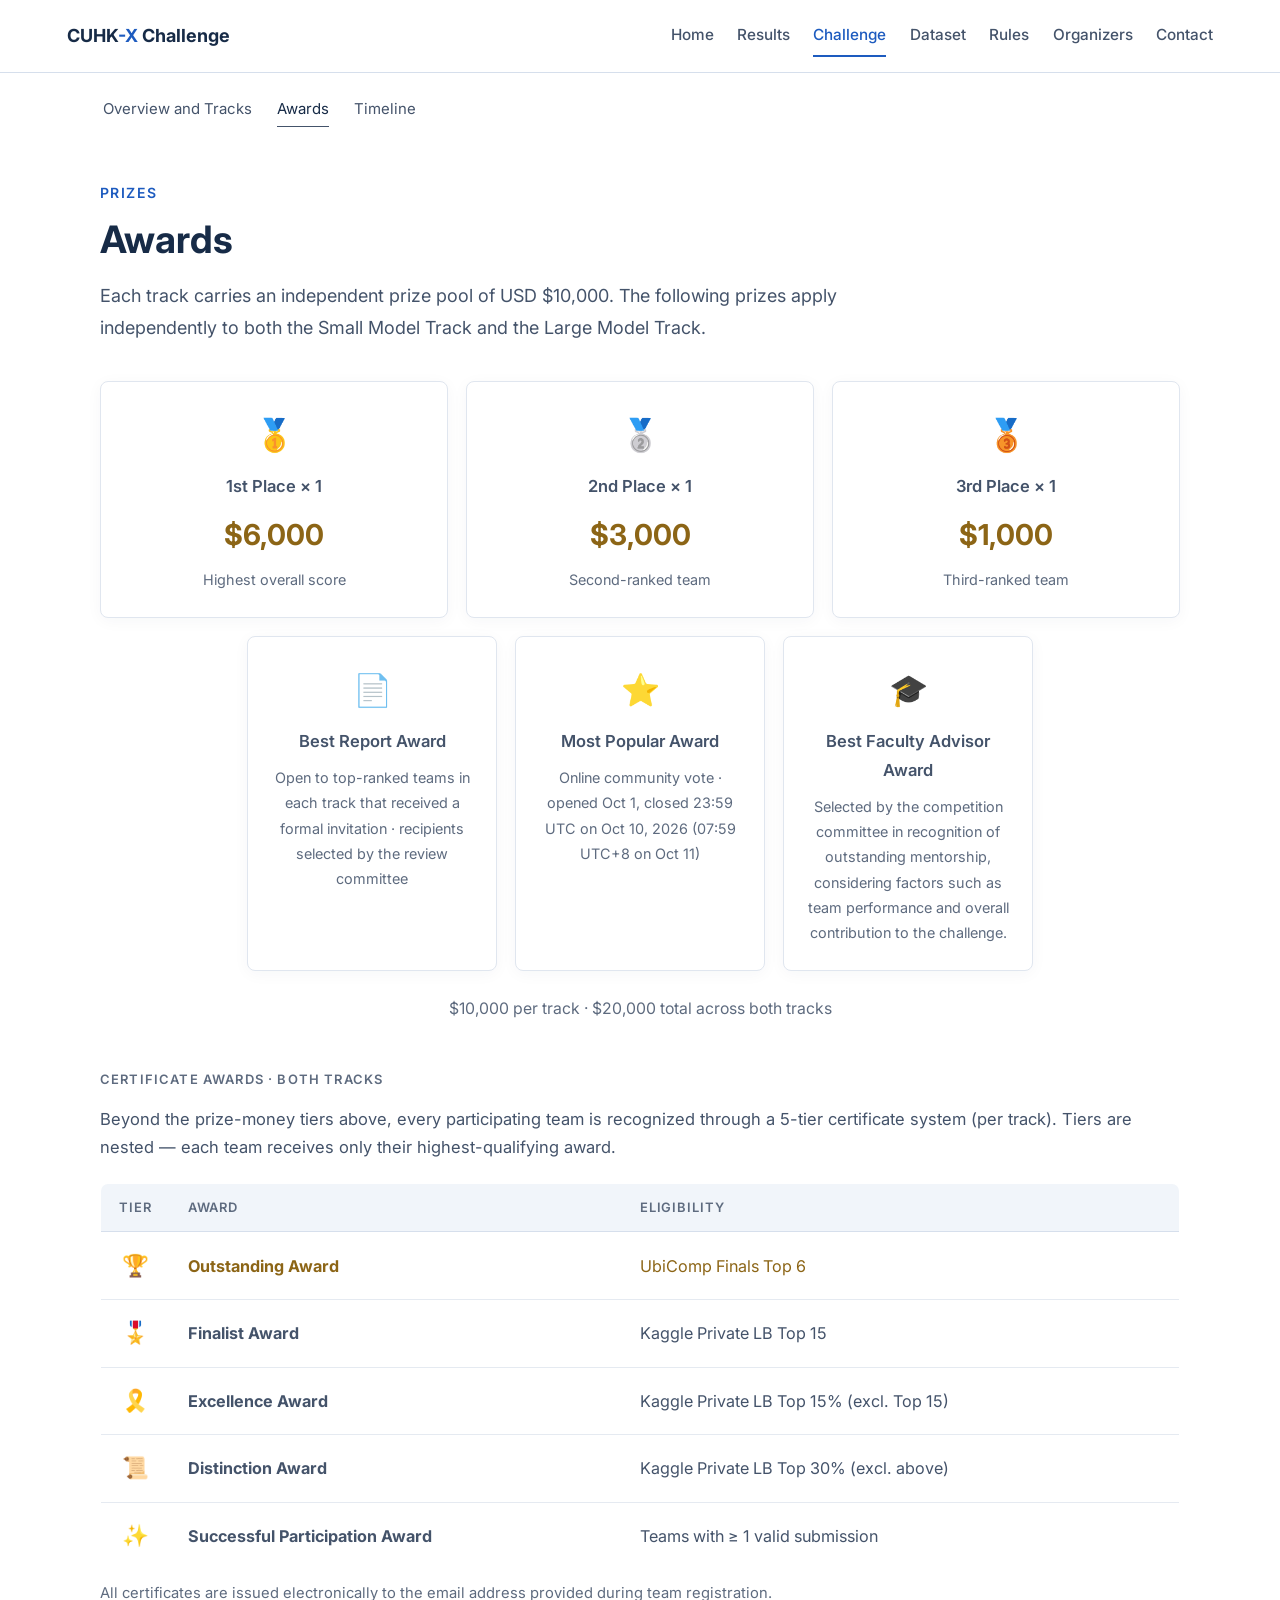
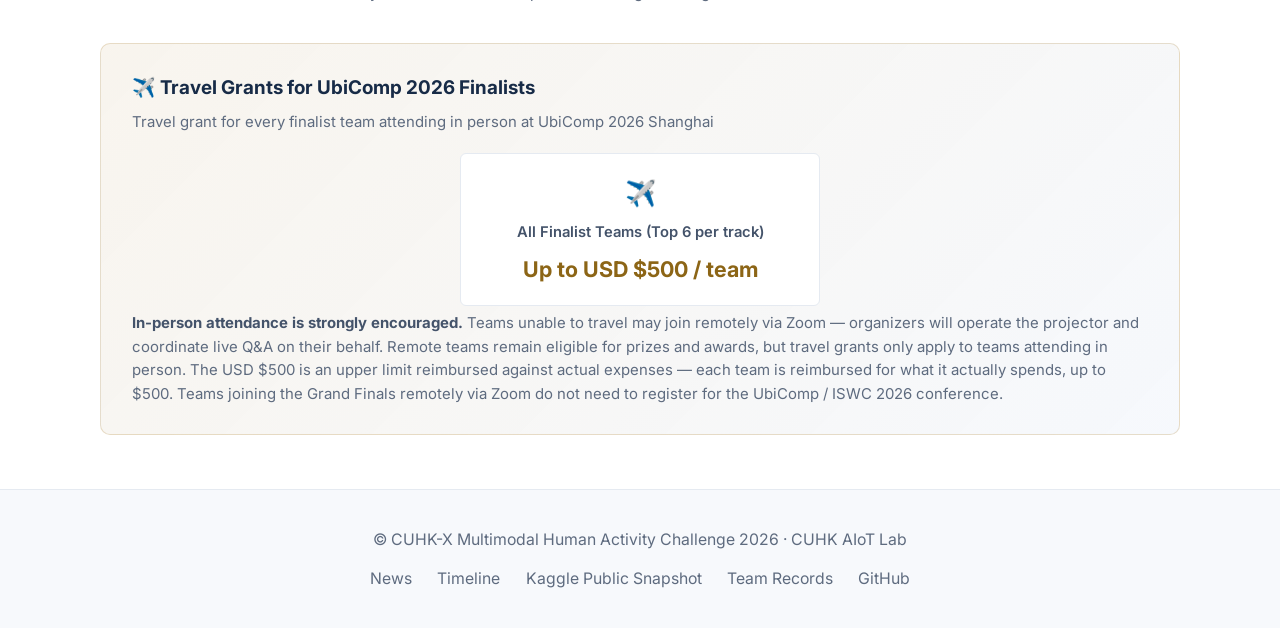
==== commit 56974127: "Simplify finals homepage and refresh organizer GitHub avatar" ====
--- a/awards.html
+++ b/awards.html
@@ -37,7 +37,7 @@
   </nav>
 </header>
 <nav class="page-nav" aria-label="Challenge pages">
-  <a href="competition.html">Tracks and Format</a>
+  <a href="competition.html">Overview and Tracks</a>
   <a href="awards.html" aria-current="page">Awards</a>
   <a href="timeline.html">Timeline</a>
 </nav>
--- a/assets/site.css
+++ b/assets/site.css
@@ -1,24 +1,25 @@
 :root {
-    --navy: #06101f;
-    --navy2: #0c1a30;
-    --navy3: #112240;
-    --navy4: #1a3050;
-    --navy5: #223d63;
-    --cyan: #38bdf8;
+    color-scheme: light;
+    --navy: #ffffff;
+    --navy2: #f7f9fc;
+    --navy3: #f1f5fa;
+    --navy4: #e9eef5;
+    --navy5: #dce5f0;
+    --cyan: #1d5bbf;
     --accent-primary: var(--cyan);  /* alias for Rule links (LICENSE / IP clauses) — matches site accent */
-    --cyan-dim: rgba(56,189,248,0.13);
-    --teal: #2dd4bf;
-    --teal-dim: rgba(45,212,191,0.11);
-    --amber: #fbbf24;
-    --red: #f87171;
-    --text-primary: #e2eaf5;
-    --text-secondary: #8faac8;
-    --text-muted: #4d6b8a;
-    --border: rgba(56,189,248,0.1);
-    --border2: rgba(56,189,248,0.22);
-    --section-alt: #08121f;
-    --card-bg: #0d1e33;
-    --card-border: rgba(56,189,248,0.13);
+    --cyan-dim: #edf3fc;
+    --teal: #0f766e;
+    --teal-dim: #eef8f5;
+    --amber: #8c6516;
+    --red: #b93838;
+    --text-primary: #172b47;
+    --text-secondary: #44536a;
+    --text-muted: #5e6b7f;
+    --border: #e5eaf1;
+    --border2: #d6dfec;
+    --section-alt: #ffffff;
+    --card-bg: #ffffff;
+    --card-border: #e0e6ef;
   }
   *, *::before, *::after { box-sizing: border-box; margin: 0; padding: 0; }
   html { scroll-behavior: smooth; font-size: 18px; }
@@ -34,7 +35,7 @@
     flex-direction: column;
   }
   a { color: var(--cyan); text-decoration: none; }
-  a:hover { opacity: 0.8; }
+  a:hover { color: #174c9f; }
   [hidden] { display: none !important; }
   main { flex: 1; }
   a:focus-visible, button:focus-visible {
@@ -55,7 +56,7 @@
     position: sticky;
     top: 0;
     z-index: 100;
-    background: rgba(6, 16, 31, 0.97);
+    background: rgba(255, 255, 255, 0.97);
     border-bottom: 1px solid var(--border2);
     backdrop-filter: blur(12px);
   }
@@ -161,6 +162,9 @@
   .results-track h2 { margin-bottom: 0.85rem; font-size: 1.25rem; }
   .results-podium { display: grid; grid-template-columns: repeat(3, minmax(0, 1fr)); gap: 1rem; }
   .results-podium figure { border: 1px solid var(--border2); border-radius: 8px; background: var(--card-bg); }
+  .results-podium figure, .track-card, .award-card, .contact-card, .org-card {
+    box-shadow: 0 3px 16px rgba(23, 43, 71, 0.04);
+  }
   .results-podium a { display: block; }
   .results-podium img { display: block; width: 100%; height: auto; border-radius: 7px 7px 0 0; }
   .results-podium figcaption { padding: 0.8rem 1rem 1rem; line-height: 1.45; }
@@ -182,23 +186,23 @@
   }
   .result-place { font-size: 0.8rem; font-weight: 600; }
   .result-place.gold { color: var(--amber); }
-  .result-place.silver { color: #c7d3e1; }
-  .result-place.bronze { color: #edb289; }
+  .result-place.silver { color: #5f6b7d; }
+  .result-place.bronze { color: #8c5333; }
   @media (max-width: 650px) {
     .results-podium { grid-template-columns: 1fr; }
   }
 
   /* HERO */
-  #hero { padding-top: 3.5rem; padding-bottom: 3rem; text-align: center; }
-  .hero-badge { display: inline-block; font-size: 0.82rem; font-weight: 600; letter-spacing: 0.1em; text-transform: uppercase; background: var(--cyan-dim); border: 1px solid var(--border2); padding: 0.4rem 1.1rem; border-radius: 20px; color: var(--cyan); margin-bottom: 1.5rem; }
-  #hero h1 { font-size: clamp(2.2rem, 4.5vw, 3.4rem); font-weight: 700; line-height: 1.15; color: var(--text-primary); margin-bottom: 1rem; letter-spacing: -0.02em; }
-  #hero h1 span { color: var(--cyan); }
-  #hero .lead { font-size: 1.1rem; color: var(--text-secondary); max-width: 660px; margin: 0 auto 2.5rem; line-height: 1.8; }
+  #hero { padding-top: 1.5rem; padding-bottom: 2rem; text-align: center; }
+  #hero h1 { font-size: clamp(1.8rem, 4.5vw, 2.6rem); font-weight: 700; line-height: 1.15; color: var(--text-primary); margin-bottom: 0.6rem; letter-spacing: -0.02em; }
+  #hero .lead { font-size: 0.95rem; color: var(--text-secondary); margin: 0 auto; line-height: 1.6; }
+  .home-thanks { margin: 1.2rem auto; color: var(--text-secondary); font-size: 0.9rem; line-height: 1.6; }
   .hero-btns { display: flex; gap: 0.75rem; justify-content: center; flex-wrap: wrap; }
-  .btn-p { background: var(--cyan); color: #06101f; font-weight: 600; font-size: 0.95rem; padding: 0.75rem 1.8rem; border-radius: 5px; transition: opacity 0.15s; }
-  .btn-p:hover { opacity: 0.85; }
-  .btn-o { border: 1px solid var(--border2); color: var(--text-secondary); font-size: 0.95rem; padding: 0.75rem 1.8rem; border-radius: 5px; transition: all 0.15s; font-weight: 500; }
-  .btn-o:hover { border-color: var(--cyan); color: var(--cyan); }
+  #overview .hero-btns { justify-content: flex-start; margin-top: 1.5rem; }
+  .btn-p { background: var(--cyan); color: #ffffff; font-weight: 600; font-size: 0.95rem; padding: 0.75rem 1.8rem; border-radius: 5px; transition: background-color 0.15s; }
+  .btn-p:hover { background: #174c9f; color: #ffffff; }
+  .btn-o { background: var(--card-bg); border: 1px solid var(--border2); color: var(--text-secondary); font-size: 0.95rem; padding: 0.75rem 1.8rem; border-radius: 5px; transition: all 0.15s; font-weight: 500; }
+  .btn-o:hover { background: var(--cyan-dim); border-color: var(--cyan); color: var(--cyan); }
   /* Hero dropdowns (Kaggle tracks / dataset mirrors) */
   .hero-dd { position: relative; display: inline-flex; }
   .hero-dd-toggle { cursor: pointer; font-family: inherit; display: inline-flex; align-items: center; gap: 0.45rem; }
@@ -206,7 +210,7 @@
   .btn-o.hero-dd-toggle { background: transparent; }
   .hero-dd-toggle .caret { font-size: 0.65em; line-height: 1; transition: transform 0.18s; }
   .hero-dd.open .hero-dd-toggle .caret { transform: rotate(180deg); }
-  .hero-dd-menu { position: absolute; top: calc(100% + 0.55rem); left: 50%; transform: translateX(-50%) translateY(-6px); min-width: 250px; max-width: calc(100vw - 2rem); background: var(--card-bg); border: 1px solid var(--border2); border-radius: 10px; padding: 0.4rem; box-shadow: 0 18px 44px rgba(0,0,0,0.5); display: flex; flex-direction: column; gap: 0.15rem; z-index: 60; max-height: min(72vh, 440px); overflow-y: auto; opacity: 0; visibility: hidden; pointer-events: none; transition: opacity 0.15s, transform 0.15s; text-align: left; }
+  .hero-dd-menu { position: absolute; top: calc(100% + 0.55rem); left: 50%; transform: translateX(-50%) translateY(-6px); min-width: 250px; max-width: calc(100vw - 2rem); background: var(--card-bg); border: 1px solid var(--border2); border-radius: 10px; padding: 0.4rem; box-shadow: 0 16px 40px rgba(23,43,71,0.12); display: flex; flex-direction: column; gap: 0.15rem; z-index: 60; max-height: min(72vh, 440px); overflow-y: auto; opacity: 0; visibility: hidden; pointer-events: none; transition: opacity 0.15s, transform 0.15s; text-align: left; }
   .hero-dd.open .hero-dd-menu { opacity: 1; visibility: visible; pointer-events: auto; transform: translateX(-50%) translateY(0); }
   .hero-dd-menu a { display: flex; flex-direction: column; gap: 0.12rem; padding: 0.6rem 0.85rem; border-radius: 6px; color: var(--text-primary); font-weight: 600; font-size: 0.92rem; transition: background 0.12s, color 0.12s; }
   .hero-dd-menu a:hover { background: var(--cyan-dim); color: var(--cyan); }
@@ -214,8 +218,28 @@
   .hero-dd-menu a:hover .dd-sub { color: var(--cyan); }
   .hero-dd-menu .dd-section { font-size: 0.66rem; font-weight: 700; text-transform: uppercase; letter-spacing: 0.09em; color: var(--text-muted); padding: 0.55rem 0.85rem 0.3rem; }
   .hero-dd-menu .dd-section ~ .dd-section { border-top: 1px solid var(--border); margin-top: 0.25rem; }
-  .hero-stats { display: grid; grid-template-columns: repeat(4,1fr); gap: 0; margin-top: 4rem; border: 1px solid var(--border); border-radius: 8px; overflow: hidden; }
-  .hero-stat { background: var(--card-bg); padding: 1.4rem 0.5rem; text-align: center; border-right: 1px solid var(--border); }
+  .finals-gallery {
+    display: grid;
+    grid-template-columns: repeat(2, minmax(0, 1fr));
+    gap: 1.2rem;
+    margin-top: 1.3rem;
+    text-align: left;
+  }
+  .finals-gallery figure {
+    overflow: hidden;
+    background: var(--card-bg);
+    border: 1px solid var(--border);
+    border-radius: 8px;
+  }
+  .finals-gallery a, .finals-gallery img { display: block; }
+  .finals-gallery img { width: 100%; height: auto; }
+  .finals-gallery figcaption {
+    padding: 0.7rem 1rem;
+    color: var(--text-secondary);
+    font-size: 0.8rem;
+  }
+  .hero-stats { display: grid; grid-template-columns: repeat(4,1fr); gap: 0; margin-top: 2rem; border: 1px solid var(--border); border-radius: 8px; overflow: hidden; }
+  .hero-stat { background: var(--navy2); padding: 1.4rem 0.5rem; text-align: center; border-right: 1px solid var(--border); }
   .hero-stat:last-child { border-right: none; }
   .hero-stat .val { font-size: 1.75rem; font-weight: 700; color: var(--cyan); line-height: 1; }
   .hero-stat .lbl { font-size: 0.78rem; color: var(--text-muted); margin-top: 0.4rem; line-height: 1.4; }
@@ -234,12 +258,12 @@
   #overview { background: var(--navy); }
   #dataset { background: var(--navy); }
   .ov-cols { display: grid; grid-template-columns: 1fr 1fr; gap: 2rem; margin-top: 2rem; }
-  .no-rgb-callout { background: linear-gradient(135deg, rgba(248,113,113,0.09), rgba(56,189,248,0.05)); border: 1px solid rgba(248,113,113,0.28); border-radius: 8px; padding: 1.3rem 1.6rem; margin-top: 1.8rem; margin-bottom: 0.5rem; }
+  .no-rgb-callout { background: linear-gradient(135deg, rgba(185,56,56,0.09), rgba(29,91,191,0.05)); border: 1px solid rgba(185,56,56,0.28); border-radius: 8px; padding: 1.3rem 1.6rem; margin-top: 1.8rem; margin-bottom: 0.5rem; }
   .callout-head { display: flex; align-items: center; gap: 0.65rem; margin-bottom: 0.6rem; }
   .callout-icon { font-size: 1.4rem; color: var(--red); font-weight: 700; line-height: 1; }
   .callout-title { font-size: 1rem; font-weight: 700; color: var(--text-primary); letter-spacing: 0.01em; }
   .no-rgb-callout p { font-size: 0.95rem; color: var(--text-secondary); line-height: 1.75; }
-  .tag-excluded { background: rgba(248,113,113,0.08); border: 1px solid rgba(248,113,113,0.25); color: var(--red); text-decoration: line-through; opacity: 0.85; }
+  .tag-excluded { background: rgba(185,56,56,0.08); border: 1px solid rgba(185,56,56,0.25); color: var(--red); text-decoration: line-through; }
   .info-block { border-left: 2px solid var(--border2); padding-left: 1rem; margin-bottom: 1.2rem; }
   .info-block dt { font-size: 0.75rem; font-weight: 600; text-transform: uppercase; letter-spacing: 0.08em; color: var(--text-muted); margin-bottom: 0.25rem; }
   .info-block dd { font-size: 0.98rem; color: var(--text-primary); line-height: 1.6; }
@@ -260,7 +284,7 @@
   .tag-row { display: flex; flex-wrap: wrap; gap: 0.5rem; margin-top: 1rem; }
   .tag { background: var(--navy3); border: 1px solid var(--border); padding: 0.32rem 0.8rem; border-radius: 4px; font-size: 0.85rem; color: var(--text-secondary); font-weight: 500; }
   .tag.b { background: var(--cyan-dim); border-color: var(--border2); color: var(--cyan); }
-  .tag.t { background: var(--teal-dim); border-color: rgba(45,212,191,0.25); color: var(--teal); }
+  .tag.t { background: var(--teal-dim); border-color: rgba(15,118,110,0.25); color: var(--teal); }
   .tag-label { font-size: 0.75rem; font-weight: 600; text-transform: uppercase; letter-spacing: 0.09em; color: var(--text-muted); margin-top: 1.3rem; margin-bottom: 0.5rem; }
 
   /* TRACKS */
@@ -271,7 +295,7 @@
   .track-head-top { display: flex; align-items: center; gap: 0.6rem; margin-bottom: 0.2rem; }
   .track-head h3 { font-size: 1.1rem; font-weight: 600; color: var(--text-primary); }
   .track-badge { font-size: 0.68rem; font-weight: 700; letter-spacing: 0.07em; text-transform: uppercase; padding: 0.22rem 0.65rem; border-radius: 3px; }
-  .track-badge.sm { background: var(--teal-dim); color: var(--teal); border: 1px solid rgba(45,212,191,0.25); }
+  .track-badge.sm { background: var(--teal-dim); color: var(--teal); border: 1px solid rgba(15,118,110,0.25); }
   .track-badge.lm { background: var(--cyan-dim); color: var(--cyan); border: 1px solid var(--border2); }
   .track-head p { font-size: 0.82rem; color: var(--text-muted); }
   .track-body { padding: 1.4rem; }
@@ -298,14 +322,14 @@
   .vqa-table td:first-child { color: var(--cyan); font-weight: 600; font-size: 0.85rem; }
 
   /* STAGES */
-  .stages-intro { margin-top: 1.5rem; padding: 1rem 1.3rem; background: linear-gradient(135deg, rgba(56,189,248,0.10), rgba(45,212,191,0.04)); border-left: 3px solid var(--cyan); border-radius: 0 6px 6px 0; font-size: 0.95rem; color: var(--text-secondary); line-height: 1.7; }
+  .stages-intro { margin-top: 1.5rem; padding: 1rem 1.3rem; background: linear-gradient(135deg, rgba(29,91,191,0.10), rgba(15,118,110,0.04)); border-left: 3px solid var(--cyan); border-radius: 0 6px 6px 0; font-size: 0.95rem; color: var(--text-secondary); line-height: 1.7; }
   .stages-intro strong { color: var(--text-primary); }
   .report-award-note { text-align: justify; text-justify: inter-word; }
   .stages { display: grid; grid-template-columns: repeat(3, 1fr); gap: 1.2rem; margin-top: 1.2rem; }
-  .stage.stage-selection { border-color: rgba(251,191,36,0.25); background: linear-gradient(135deg, var(--card-bg), rgba(251,191,36,0.04)); }
+  .stage.stage-selection { border-color: rgba(170,122,36,0.25); background: linear-gradient(135deg, var(--card-bg), rgba(170,122,36,0.04)); }
   .stage { background: var(--card-bg); border: 1px solid var(--border); border-radius: 8px; padding: 1.4rem 1.5rem; position: relative; }
-  .stage.stage-finals { border-color: var(--border2); background: linear-gradient(135deg, var(--card-bg), rgba(56,189,248,0.04)); }
-  .stage-n { font-size: 1.9rem; font-weight: 700; color: rgba(56,189,248,0.12); line-height: 1; margin-bottom: 0.5rem; }
+  .stage.stage-finals { border-color: var(--border2); background: linear-gradient(135deg, var(--card-bg), rgba(29,91,191,0.04)); }
+  .stage-n { font-size: 1.9rem; font-weight: 700; color: #71839c; line-height: 1; margin-bottom: 0.5rem; }
   .stage h4 { font-size: 1.02rem; font-weight: 600; color: var(--cyan); margin-bottom: 0.35rem; }
   .stage-period { font-size: 0.82rem; color: var(--text-muted); margin-bottom: 0.7rem; font-family: 'SF Mono', Menlo, monospace; }
   .stage p { font-size: 0.87rem; color: var(--text-secondary); line-height: 1.7; }
@@ -348,7 +372,7 @@
   .verif-cards { display: grid; grid-template-columns: 1fr 1fr; gap: 1.5rem; margin-top: 2rem; }
   .verif-card { background: var(--card-bg); border: 1px solid var(--card-border); border-radius: 8px; padding: 1.5rem; }
   .verif-badge { display: inline-block; font-size: 0.7rem; font-weight: 700; letter-spacing: 0.08em; text-transform: uppercase; padding: 0.25rem 0.7rem; border-radius: 3px; margin-bottom: 0.8rem; }
-  .verif-badge.a { background: var(--teal-dim); color: var(--teal); border: 1px solid rgba(45,212,191,0.25); }
+  .verif-badge.a { background: var(--teal-dim); color: var(--teal); border: 1px solid rgba(15,118,110,0.25); }
   .verif-badge.b { background: var(--cyan-dim); color: var(--cyan); border: 1px solid var(--border2); }
   .verif-card h3 { font-size: 1.05rem; color: var(--text-primary); margin-bottom: 0.5rem; }
   .verif-card p { font-size: 0.88rem; color: var(--text-secondary); line-height: 1.65; margin-bottom: 0.8rem; }
@@ -373,7 +397,7 @@
   .tier-table tr.tier-1 td { color: var(--amber); }
   .tier-table tr.tier-1 td strong { color: var(--amber); }
 
-  .travel-grants { margin-top: 2rem; background: linear-gradient(135deg, rgba(251,191,36,0.08), rgba(56,189,248,0.04)); border: 1px solid rgba(251,191,36,0.22); border-radius: 10px; padding: 1.5rem 1.7rem; }
+  .travel-grants { margin-top: 2rem; background: linear-gradient(135deg, rgba(170,122,36,0.08), rgba(29,91,191,0.04)); border: 1px solid rgba(170,122,36,0.22); border-radius: 10px; padding: 1.5rem 1.7rem; }
   .travel-grants h3 { font-size: 1.05rem; font-weight: 700; color: var(--text-primary); margin-bottom: 0.3rem; }
   .travel-sub { font-size: 0.83rem; color: var(--text-muted); margin-bottom: 1rem; }
   .travel-list { display: grid; grid-template-columns: repeat(3,1fr); gap: 1rem; margin-bottom: 1rem; }
@@ -407,9 +431,9 @@
   .lb-empty { padding: 2.5rem 1rem; text-align: center; color: var(--text-muted); font-size: 0.9rem; line-height: 1.7; }
   .lb-empty strong { display: block; color: var(--text-secondary); font-size: 1rem; margin-bottom: 0.4rem; }
   .rc { display: inline-flex; align-items: center; justify-content: center; width: 26px; height: 26px; border-radius: 50%; font-size: 0.78rem; font-weight: 700; }
-  .rc.g { background: rgba(251,191,36,0.18); color: var(--amber); }
-  .rc.s { background: rgba(226,234,245,0.12); color: var(--text-primary); }
-  .rc.b { background: rgba(180,120,80,0.18); color: #d4a87a; }
+  .rc.g { background: rgba(170,122,36,0.1); color: var(--amber); }
+  .rc.s { background: #edf1f6; color: var(--text-primary); }
+  .rc.b { background: rgba(180,120,80,0.18); color: #8c5333; }
   .rc.n { background: var(--navy4); color: var(--text-muted); }
 
   /* AWARDS */
@@ -437,7 +461,7 @@
 
   /* REGISTRATION */
   #registration { background: var(--section-alt); }
-  .prereg-card { background: linear-gradient(135deg, rgba(56,189,248,0.10), rgba(45,212,191,0.05)); border: 1px solid var(--border2); border-radius: 10px; padding: 1.8rem 2rem; margin-top: 2rem; display: grid; grid-template-columns: 1.5fr 1fr; gap: 2rem; align-items: center; }
+  .prereg-card { background: linear-gradient(135deg, rgba(29,91,191,0.10), rgba(15,118,110,0.05)); border: 1px solid var(--border2); border-radius: 10px; padding: 1.8rem 2rem; margin-top: 2rem; display: grid; grid-template-columns: 1.5fr 1fr; gap: 2rem; align-items: center; }
   .prereg-left h3 { font-size: 1.2rem; font-weight: 700; color: var(--text-primary); margin-bottom: 0.55rem; }
   .prereg-left h3 .badge-soon { display: inline-block; font-size: 0.62rem; font-weight: 700; letter-spacing: 0.08em; text-transform: uppercase; background: var(--amber); color: var(--navy); padding: 0.18rem 0.5rem; border-radius: 3px; vertical-align: middle; margin-left: 0.5rem; }
   .prereg-left p { font-size: 0.93rem; color: var(--text-secondary); line-height: 1.7; margin-bottom: 1.2rem; }
@@ -450,14 +474,14 @@
   .reg-track-card { background: var(--card-bg); border: 1px solid var(--card-border); border-radius: 8px; padding: 1.5rem; display: flex; flex-direction: column; align-items: flex-start; transition: border-color 0.15s; }
   .reg-track-card:hover { border-color: var(--border2); }
   .reg-tag { font-size: 0.63rem; font-weight: 700; letter-spacing: 0.07em; text-transform: uppercase; padding: 0.2rem 0.6rem; border-radius: 3px; margin-bottom: 0.9rem; }
-  .reg-tag.sm { background: var(--teal-dim); color: var(--teal); border: 1px solid rgba(45,212,191,0.25); }
+  .reg-tag.sm { background: var(--teal-dim); color: var(--teal); border: 1px solid rgba(15,118,110,0.25); }
   .reg-tag.lm { background: var(--cyan-dim); color: var(--cyan); border: 1px solid var(--border2); }
   .reg-track-card h3 { font-size: 1.15rem; font-weight: 600; color: var(--text-primary); margin-bottom: 0.45rem; }
   .reg-track-card p { font-size: 0.93rem; color: var(--text-secondary); line-height: 1.75; margin-bottom: 1.3rem; flex-grow: 1; }
   .reg-btn { align-self: stretch; text-align: center; }
   .reg-steps { display: grid; grid-template-columns: repeat(4,1fr); gap: 0.9rem; margin-top: 1rem; }
   .reg-step { background: var(--card-bg); border: 1px solid var(--border); border-radius: 7px; padding: 1.1rem; }
-  .reg-step-n { font-size: 1.6rem; font-weight: 700; color: rgba(56,189,248,0.1); line-height: 1; margin-bottom: 0.45rem; }
+  .reg-step-n { font-size: 1.6rem; font-weight: 700; color: #71839c; line-height: 1; margin-bottom: 0.45rem; }
   .reg-step h4 { font-size: 0.95rem; font-weight: 600; color: var(--cyan); margin-bottom: 0.4rem; }
   .reg-step p { font-size: 0.85rem; color: var(--text-secondary); line-height: 1.65; }
   .reg-info { display: grid; grid-template-columns: 1fr 1fr; gap: 1.2rem; margin-top: 2rem; }
@@ -472,7 +496,7 @@
   .sponsor-row { display: flex; gap: 1.2rem; flex-wrap: wrap; margin-top: 2rem; align-items: center; }
   .sponsor-card { background: var(--card-bg); border: 1px solid var(--card-border); border-radius: 8px; padding: 1.2rem 2rem; display: flex; align-items: center; gap: 0.9rem; }
   .sponsor-name { font-size: 1.45rem; font-weight: 700; color: var(--text-primary); letter-spacing: -0.01em; }
-  .sponsor-tier { font-size: 0.72rem; font-weight: 700; text-transform: uppercase; letter-spacing: 0.1em; color: var(--amber); border: 1px solid rgba(251,191,36,0.25); background: rgba(251,191,36,0.08); padding: 0.25rem 0.65rem; border-radius: 3px; }
+  .sponsor-tier { font-size: 0.72rem; font-weight: 700; text-transform: uppercase; letter-spacing: 0.1em; color: var(--amber); border: 1px solid rgba(170,122,36,0.25); background: rgba(170,122,36,0.08); padding: 0.25rem 0.65rem; border-radius: 3px; }
 
   /* ORGANIZERS */
   #organizers { background: var(--navy); }
@@ -505,9 +529,9 @@
   .past-link:hover { border-color: var(--cyan); color: var(--cyan); }
 
   /* REGISTRATION MODAL */
-  .modal-backdrop { position: fixed; inset: 0; background: rgba(6,16,31,0.85); backdrop-filter: blur(6px); z-index: 1000; display: none; align-items: flex-start; justify-content: center; padding: 4rem 1rem 2rem; overflow-y: auto; }
+  .modal-backdrop { position: fixed; inset: 0; background: rgba(23,43,71,0.32); backdrop-filter: blur(6px); z-index: 1000; display: none; align-items: flex-start; justify-content: center; padding: 4rem 1rem 2rem; overflow-y: auto; }
   .modal-backdrop.open { display: flex; }
-  .modal { background: var(--card-bg); border: 1px solid var(--border2); border-radius: 12px; max-width: 640px; width: 100%; padding: 2rem 2.2rem; box-shadow: 0 20px 60px rgba(0,0,0,0.5); position: relative; }
+  .modal { background: var(--card-bg); border: 1px solid var(--border2); border-radius: 12px; max-width: 640px; width: 100%; padding: 2rem 2.2rem; box-shadow: 0 20px 60px rgba(23,43,71,0.16); position: relative; }
   .modal-close { position: absolute; top: 1rem; right: 1.2rem; background: transparent; border: none; color: var(--text-muted); font-size: 1.5rem; cursor: pointer; line-height: 1; padding: 0.3rem; }
   .modal-close:hover { color: var(--cyan); }
   .modal h3 { font-size: 1.4rem; font-weight: 700; color: var(--text-primary); margin-bottom: 0.3rem; }
@@ -516,7 +540,7 @@
   .form-row.two-col { display: grid; grid-template-columns: 1fr 1fr; gap: 1rem; }
   .form-row label { display: block; font-size: 0.78rem; font-weight: 600; color: var(--text-secondary); margin-bottom: 0.4rem; letter-spacing: 0.02em; }
   .form-row label .req { color: var(--red); margin-left: 0.2rem; }
-  .form-row input, .form-row select, .form-row textarea { width: 100%; background: var(--navy3); border: 1px solid var(--border); border-radius: 5px; padding: 0.6rem 0.8rem; color: var(--text-primary); font-family: inherit; font-size: 0.92rem; transition: border-color 0.15s; }
+  .form-row input, .form-row select, .form-row textarea { width: 100%; background: var(--card-bg); border: 1px solid #8393a8; border-radius: 5px; padding: 0.6rem 0.8rem; color: var(--text-primary); font-family: inherit; font-size: 0.92rem; transition: border-color 0.15s; }
   .form-row input:focus, .form-row select:focus, .form-row textarea:focus { outline: none; border-color: var(--cyan); }
   .form-row textarea { resize: vertical; min-height: 70px; }
   .form-row .helper { font-size: 0.75rem; color: var(--text-muted); margin-top: 0.3rem; }
@@ -548,6 +572,7 @@
     .tracks { grid-template-columns: 1fr; }
     .stages { grid-template-columns: 1fr; }
     .hero-stats { grid-template-columns: repeat(2,1fr); }
+    .finals-gallery { grid-template-columns: 1fr; }
     .ov-cols { grid-template-columns: 1fr; }
     .contact-grid { grid-template-columns: 1fr; }
     .awards-top { grid-template-columns: 1fr; }
